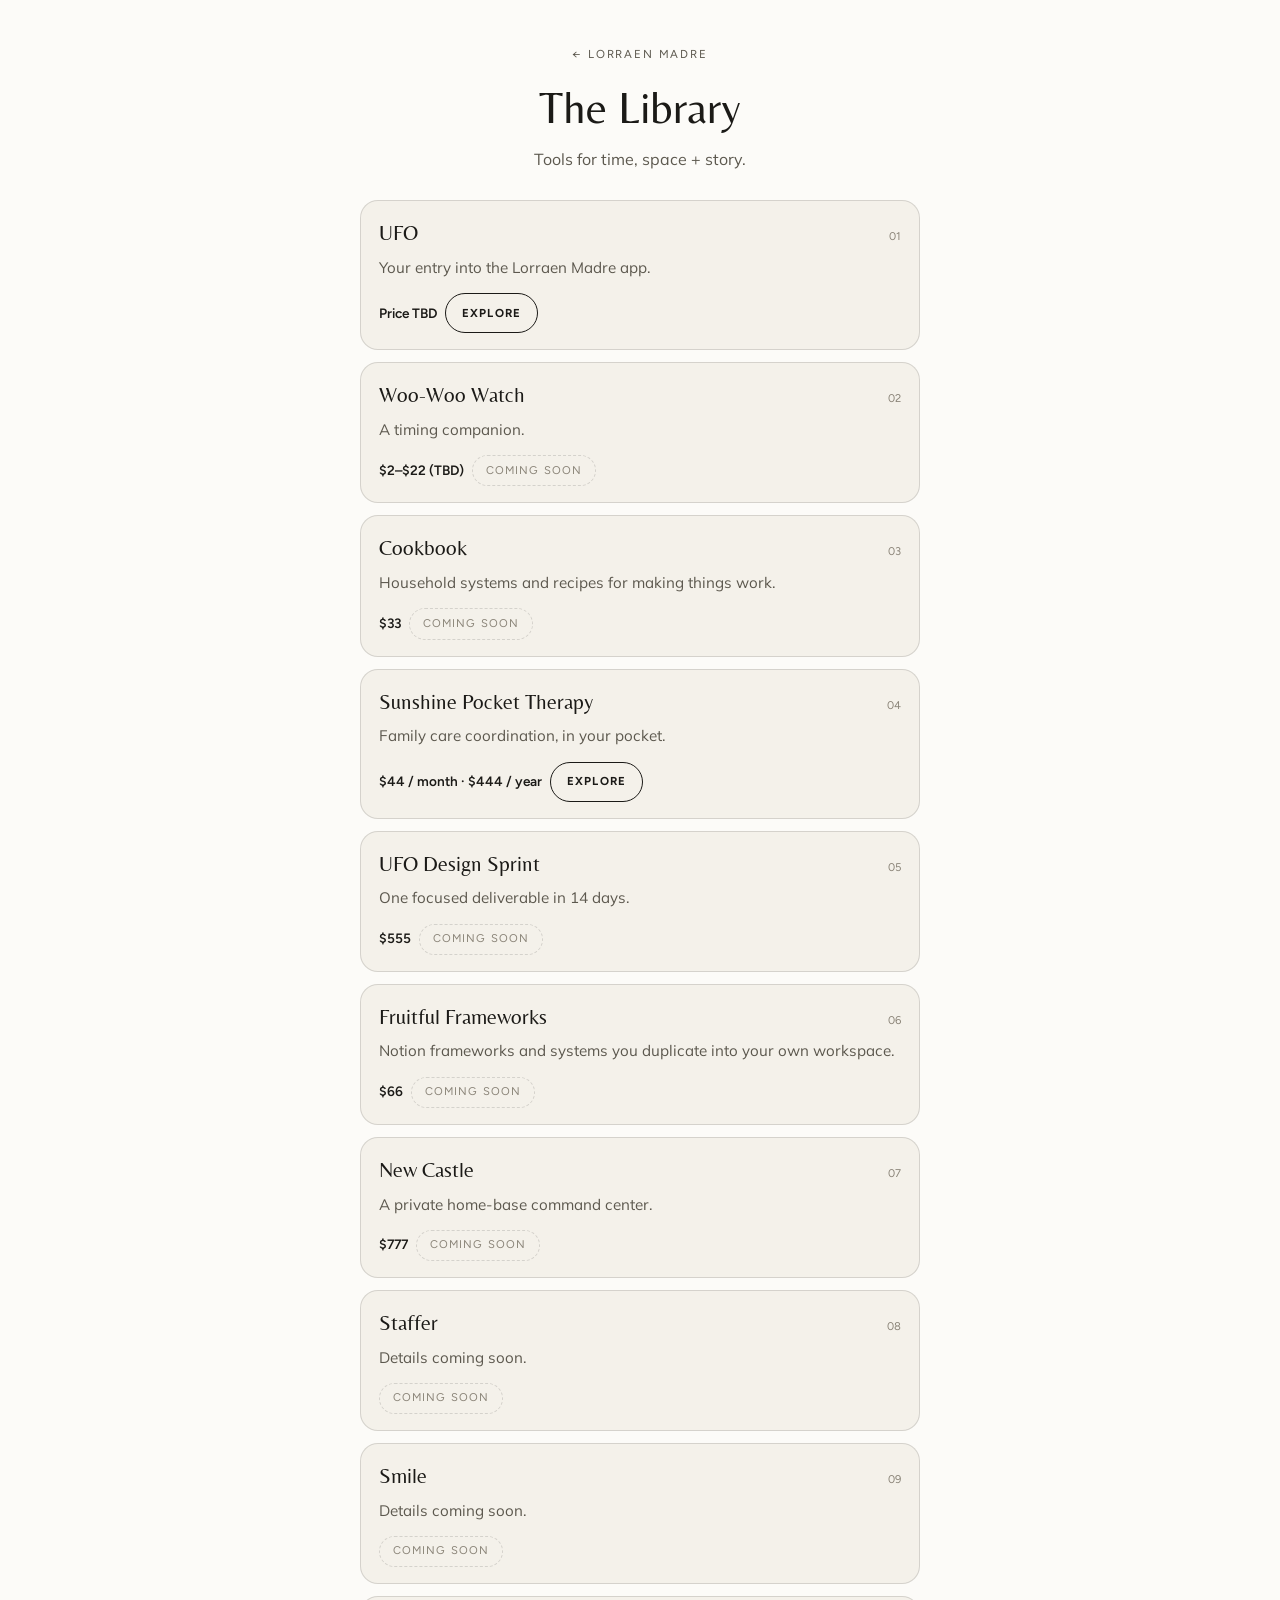
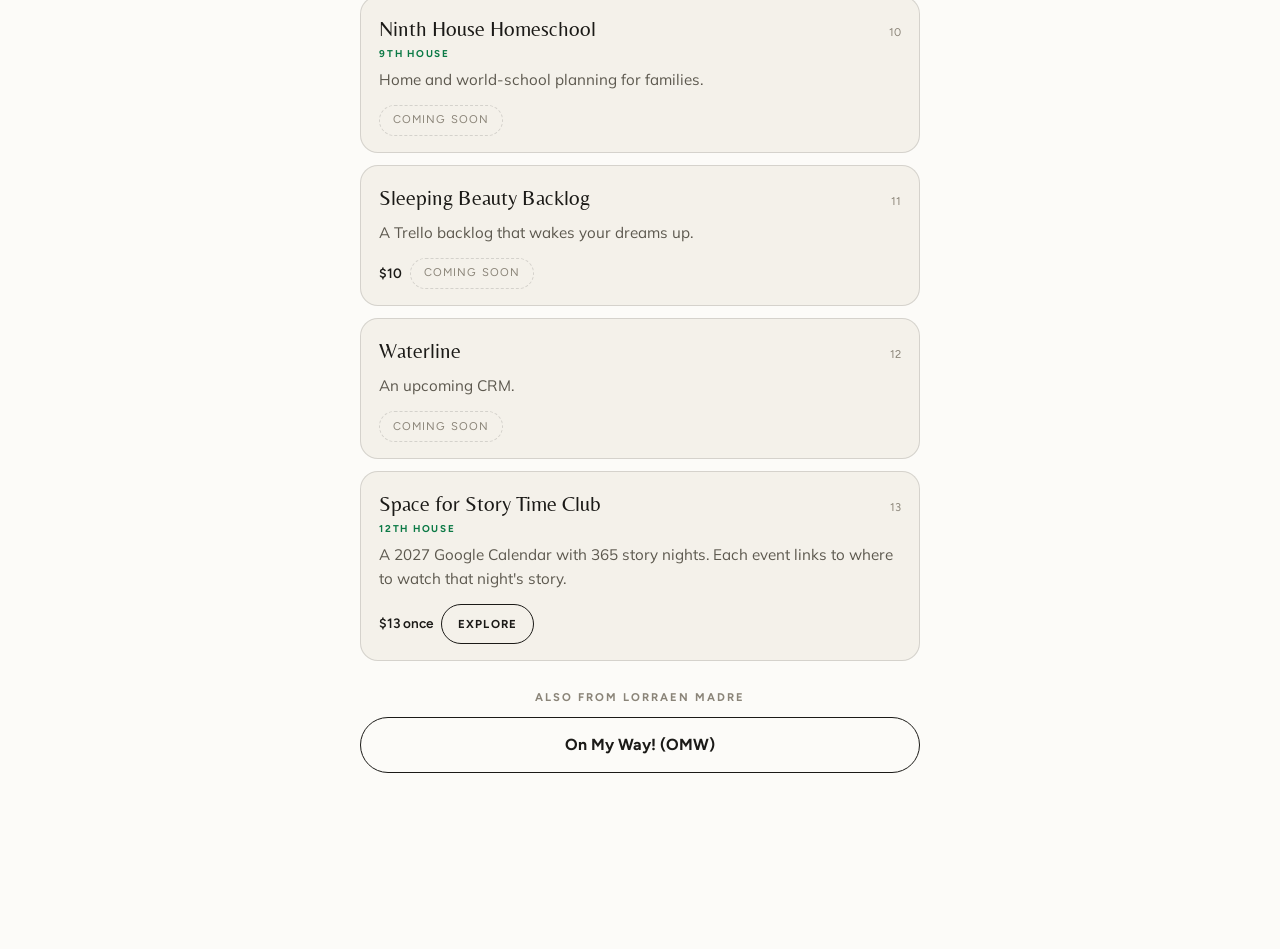
==== library/index.html @ 1278ce01 "Design/Work/Play CTAs, Lorraen Madre Library with product registry + Stripe checkout, shared Work fo" ====
<!doctype html>
<html lang="en">
<meta charset="utf-8">
<title>Lorraen Madre Library</title>
<meta name="viewport" content="width=device-width, initial-scale=1">
<meta name="description" content="The Lorraen Madre Library — tools, calendars, frameworks and sprints for making wishes real.">
<link rel="canonical" href="https://www.lorraenmadre.com/library/">
<meta name="theme-color" content="#181713">
<link rel="icon" href="/favicon.svg" type="image/svg+xml">
<link rel="preconnect" href="https://fonts.googleapis.com">
<link rel="preconnect" href="https://fonts.gstatic.com" crossorigin>
<link rel="stylesheet" href="https://fonts.googleapis.com/css2?family=Belleza&family=Figtree:wght@400;500;600;700&family=Mulish:wght@400;500;600;700&display=swap">
<style>
:root{
  --paper:#FCFBF8;--panel:#F4F1EA;--ink:#1B1A17;--ink-2:#5C584E;--ink-3:#8A8478;
  --line:rgba(27,26,23,.14);--gold:#D6A441;--gold-deep:#6E4E15;--gold-soft:#F0E2C4;--spirit:#0C7A46;
  --display:"Belleza","Optima","Gill Sans",sans-serif;
  --sub:"Figtree",-apple-system,BlinkMacSystemFont,"Segoe UI",sans-serif;
  --sans:"Mulish",-apple-system,BlinkMacSystemFont,"Segoe UI",sans-serif;
}
@media (prefers-color-scheme:dark){
  :root:not([data-theme="light"]){
    --paper:#151410;--panel:#1D1B16;--ink:#F1EDE3;--ink-2:#ABA491;--ink-3:#847D6C;
    --line:rgba(241,237,227,.16);--gold:#E1B45C;--gold-deep:#F0DBA9;--gold-soft:#3A2E14;--spirit:#43C98A;
  }
}
:root[data-theme="dark"]{
  --paper:#151410;--panel:#1D1B16;--ink:#F1EDE3;--ink-2:#ABA491;--ink-3:#847D6C;
  --line:rgba(241,237,227,.16);--gold:#E1B45C;--gold-deep:#F0DBA9;--gold-soft:#3A2E14;--spirit:#43C98A;
}
*{box-sizing:border-box}
body{margin:0;background:var(--paper);color:var(--ink);font-family:var(--sans);line-height:1.6;-webkit-font-smoothing:antialiased}
a{color:inherit}
:focus-visible{outline:2.5px solid var(--gold);outline-offset:3px;border-radius:4px}
.wrap{width:min(560px,100% - 32px);margin:0 auto;padding:40px 0 120px}
.top{text-align:center;margin-bottom:28px}
.top a.home{font-family:var(--sub);font-size:.72rem;letter-spacing:.16em;text-transform:uppercase;color:var(--ink-2);text-decoration:none}
h1{font-family:var(--display);font-weight:400;font-size:clamp(2rem,8vw,2.8rem);margin:.4rem 0 .2rem}
.top p{color:var(--ink-2);margin:0}
.list{list-style:none;margin:0;padding:0;display:grid;gap:12px}
.card{background:var(--panel);border:1px solid var(--line);border-radius:18px;padding:16px 18px;scroll-margin-top:16px}
.card:target{border-color:var(--gold);box-shadow:0 0 0 2px var(--gold-soft)}
.row{display:flex;align-items:baseline;justify-content:space-between;gap:12px}
.card h2{font-family:var(--display);font-weight:400;font-size:1.3rem;margin:0}
.house{font-family:var(--sub);font-weight:700;font-size:.62rem;letter-spacing:.18em;text-transform:uppercase;color:var(--spirit)}
.num{font-family:var(--sub);font-size:.7rem;color:var(--ink-3)}
.desc{color:var(--ink-2);margin:.35rem 0 .8rem;font-size:.95rem}
.actions{display:flex;flex-wrap:wrap;gap:8px;align-items:center}
.btn{display:inline-flex;align-items:center;gap:.4rem;min-height:40px;padding:.5rem 1rem;border-radius:999px;border:1.5px solid var(--ink);
  background:transparent;color:var(--ink);font-family:var(--sub);font-weight:700;font-size:.72rem;letter-spacing:.1em;text-transform:uppercase;text-decoration:none;cursor:pointer}
.btn.gold{background:var(--gold);border-color:var(--gold);color:var(--gold-deep)}
.btn[aria-pressed="true"]{background:var(--ink);color:var(--paper)}
.tag{font-family:var(--sub);font-size:.7rem;letter-spacing:.1em;text-transform:uppercase;color:var(--ink-3);border:1px dashed var(--line);border-radius:999px;padding:.35rem .8rem}
.price{font-family:var(--sub);font-weight:600;font-size:.85rem}
.links{margin-top:28px}
.links h3{font-family:var(--sub);font-size:.7rem;letter-spacing:.18em;text-transform:uppercase;color:var(--ink-3);text-align:center;margin:0 0 10px;font-weight:700}
.link{display:block;text-align:center;padding:14px;border-radius:999px;border:1.5px solid var(--ink);text-decoration:none;font-family:var(--sub);font-weight:700}
.cart{position:fixed;left:0;right:0;bottom:0;background:var(--ink);color:var(--paper);padding:12px 16px;display:none}
.cart.on{display:block}
.cart .inner{width:min(560px,100%);margin:0 auto;display:flex;justify-content:space-between;align-items:center;gap:12px}
.cart .btn{border-color:var(--gold);background:var(--gold);color:var(--gold-deep)}
.msg{text-align:center;color:var(--ink-2);margin-top:16px;min-height:1.5em}
</style>

<div class="wrap">
  <header class="top">
    <a class="home" href="/">&larr; Lorraen Madre</a>
    <h1>The Library</h1>
    <p>Tools for time, space + story.</p>
  </header>

  <ol class="list" id="list" aria-label="Library products"></ol>
  <noscript><p class="msg">Turn on JavaScript to browse the Library.</p></noscript>

  <section class="links" id="links" aria-label="More destinations" hidden>
    <h3>Also from Lorraen Madre</h3>
    <div id="links-list"></div>
  </section>
  <p class="msg" id="msg" role="status" aria-live="polite"></p>
</div>

<div class="cart" id="cart" role="region" aria-label="Your selection">
  <div class="inner">
    <span id="cart-text">0 items</span>
    <button class="btn" id="checkout" type="button">Checkout</button>
  </div>
</div>

<script>
(async function(){
  const list = document.getElementById("list");
  const msg = document.getElementById("msg");
  let data;
  try{ data = await (await fetch("/library/products.json", {cache:"no-cache"})).json(); }
  catch(e){ msg.textContent = "The Library couldn't load. Please refresh."; return; }

  const esc = s => String(s||"").replace(/[&<>"']/g, c => ({"&":"&amp;","<":"&lt;",">":"&gt;",'"':"&quot;","'":"&#39;"}[c]));
  const cart = new Map(); // key: product.id|priceIndex -> {price, product}

  const visible = data.products
    .filter(p => p.availability !== "unpublished")
    .sort((a,b) => a.display_order - b.display_order);

  visible.forEach((p,i) => {
    const li = document.createElement("li");
    li.className = "card"; li.id = p.id;
    const buyable = (p.prices||[]).filter(pr => pr.stripe_price_id || pr.checkout_url);
    let actions = "";
    if (buyable.length){
      (p.prices||[]).forEach((pr,idx) => {
        if (pr.stripe_price_id){
          actions += `<button class="btn gold" type="button" aria-pressed="false" data-key="${esc(p.id)}|${idx}">Add ${esc(pr.label)}</button>`;
        } else if (pr.checkout_url){
          actions += `<a class="btn gold" href="${esc(pr.checkout_url)}">Buy ${esc(pr.label)}</a>`;
        }
      });
    } else {
      const priceText = (p.prices||[]).map(pr => pr.label).join(" · ");
      if (priceText) actions += `<span class="price">${esc(priceText)}</span>`;
    }
    if (p.destination){
      const ext = /^https?:/.test(p.destination);
      actions += `<a class="btn" href="${esc(p.destination)}"${ext?' target="_blank" rel="noreferrer"':''}>Explore</a>`;
    }
    if (!buyable.length && !p.destination) actions += `<span class="tag">Coming soon</span>`;
    else if (!buyable.length && p.availability === "coming_soon") actions += `<span class="tag">Coming soon</span>`;

    li.innerHTML = `
      <div class="row"><h2>${esc(p.title)}</h2><span class="num">${String(i+1).padStart(2,"0")}</span></div>
      ${p.house ? `<div class="house">${esc(p.house)}</div>` : ""}
      <p class="desc">${esc(p.short_description)}</p>
      <div class="actions">${actions}</div>`;
    list.appendChild(li);
  });

  // external linked destinations (e.g. OMW) — outside the numbered order
  const links = (data.links||[]).filter(l => l.published && l.url);
  if (links.length){
    document.getElementById("links").hidden = false;
    document.getElementById("links-list").innerHTML = links.map(l =>
      `<a class="link" href="${esc(l.url)}" target="_blank" rel="noreferrer">${esc(l.title)}</a>`).join("");
  }

  // honor #anchor after async render
  if (location.hash){ const t = document.getElementById(location.hash.slice(1)); if (t) t.scrollIntoView(); }

  // multi-item cart (only for prices that carry a stripe_price_id)
  const cartEl = document.getElementById("cart"), cartText = document.getElementById("cart-text");
  const sync = () => {
    cartEl.classList.toggle("on", cart.size > 0);
    cartText.textContent = cart.size + (cart.size === 1 ? " item" : " items");
  };
  list.addEventListener("click", e => {
    const b = e.target.closest("button[data-key]"); if (!b) return;
    const key = b.dataset.key;
    if (cart.has(key)){ cart.delete(key); b.setAttribute("aria-pressed","false"); }
    else {
      // one billing choice per product (e.g. monthly OR yearly)
      const pid = key.split("|")[0];
      [...cart.keys()].filter(k => k.split("|")[0] === pid).forEach(k => {
        cart.delete(k); const o = list.querySelector(`[data-key="${CSS.escape(k)}"]`); if (o) o.setAttribute("aria-pressed","false");
      });
      cart.set(key, true); b.setAttribute("aria-pressed","true");
    }
    sync();
  });
  document.getElementById("checkout").addEventListener("click", async () => {
    const btn = document.getElementById("checkout");
    btn.disabled = true; msg.textContent = "Opening secure checkout…";
    try{
      const items = [...cart.keys()].map(k => { const [id, idx] = k.split("|"); return { id, price_index: +idx }; });
      const r = await fetch("/api/checkout", { method:"POST", headers:{ "Content-Type":"application/json" }, body: JSON.stringify({ items }) });
      const j = await r.json();
      if (!r.ok || !j.url) throw new Error(j.error || "Checkout unavailable");
      location.href = j.url;
    }catch(err){
      btn.disabled = false; msg.textContent = "Checkout isn't available right now. Please try again shortly.";
    }
  });
})();
</script>
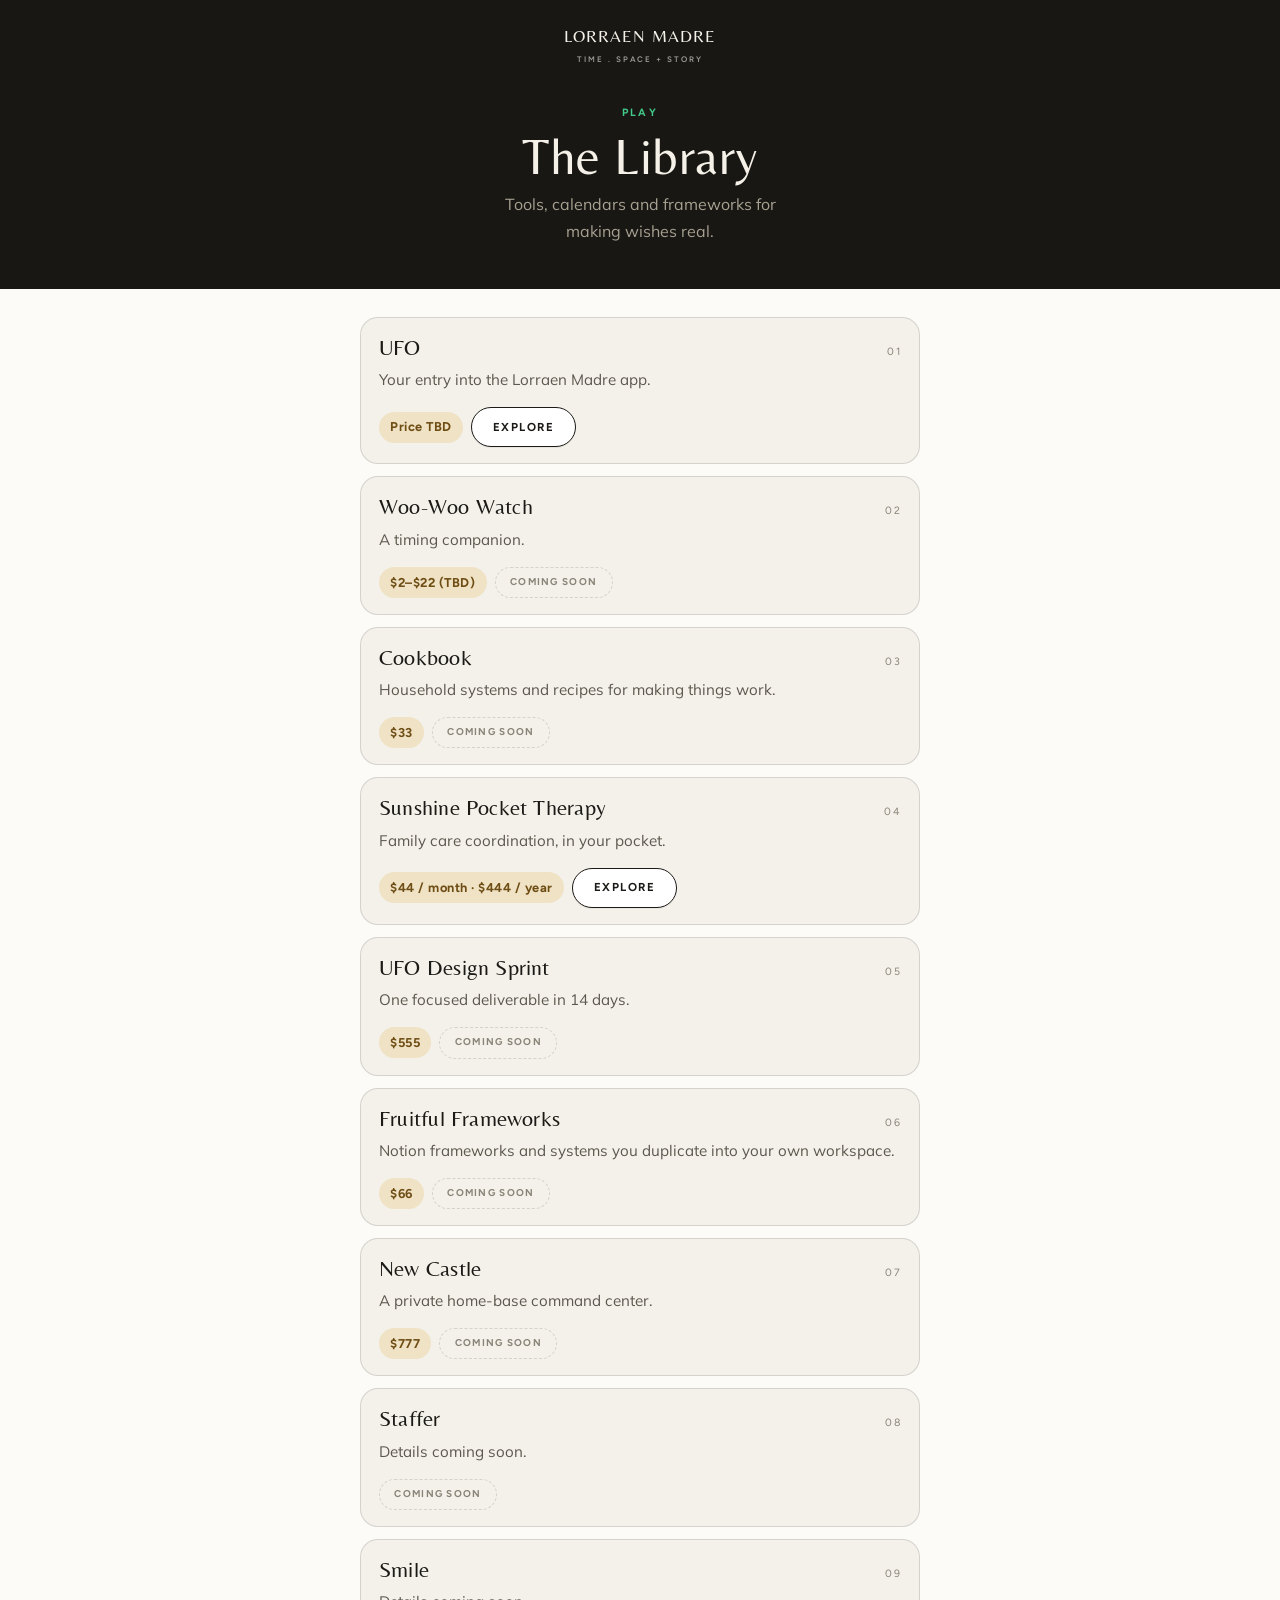
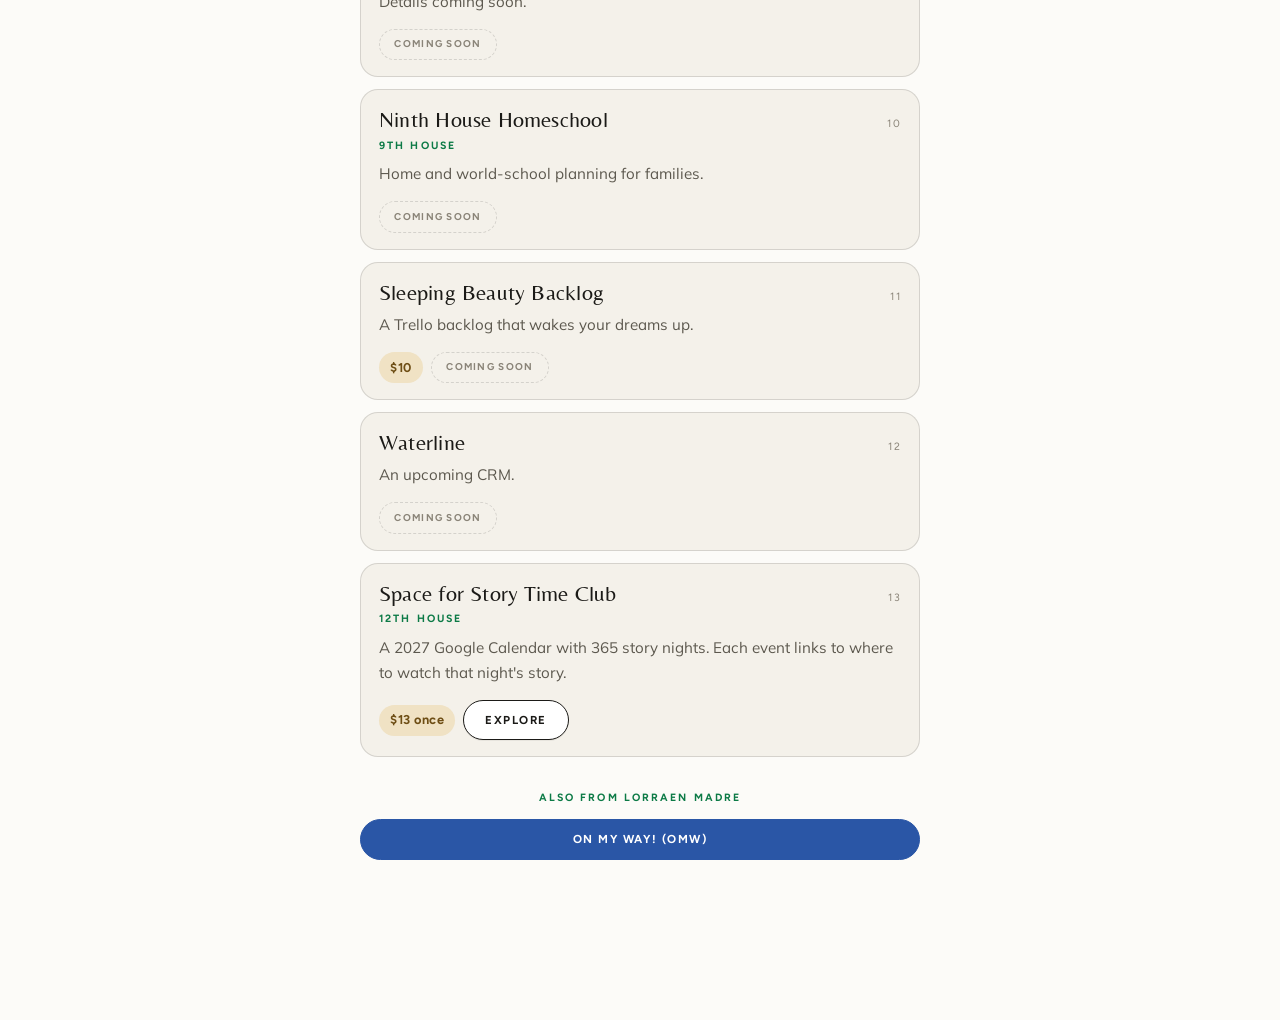
==== commit 2f196938: "Share brand.css between homepage and Library; restyle Library with homepage wordmark, night header, " ====
--- a/library/index.html
+++ b/library/index.html
@@ -9,71 +9,54 @@
 <link rel="icon" href="/favicon.svg" type="image/svg+xml">
 <link rel="preconnect" href="https://fonts.googleapis.com">
 <link rel="preconnect" href="https://fonts.gstatic.com" crossorigin>
-<link rel="stylesheet" href="https://fonts.googleapis.com/css2?family=Belleza&family=Figtree:wght@400;500;600;700&family=Mulish:wght@400;500;600;700&display=swap">
+<link rel="stylesheet" href="https://fonts.googleapis.com/css2?family=Belleza&family=Figtree:wght@400;500;600;700&family=Mulish:wght@400;500;600;700&family=Noto+Sans+Symbols+2&display=swap">
+<link rel="stylesheet" href="/brand.css">
 <style>
-:root{
-  --paper:#FCFBF8;--panel:#F4F1EA;--ink:#1B1A17;--ink-2:#5C584E;--ink-3:#8A8478;
-  --line:rgba(27,26,23,.14);--gold:#D6A441;--gold-deep:#6E4E15;--gold-soft:#F0E2C4;--spirit:#0C7A46;
-  --display:"Belleza","Optima","Gill Sans",sans-serif;
-  --sub:"Figtree",-apple-system,BlinkMacSystemFont,"Segoe UI",sans-serif;
-  --sans:"Mulish",-apple-system,BlinkMacSystemFont,"Segoe UI",sans-serif;
-}
-@media (prefers-color-scheme:dark){
-  :root:not([data-theme="light"]){
-    --paper:#151410;--panel:#1D1B16;--ink:#F1EDE3;--ink-2:#ABA491;--ink-3:#847D6C;
-    --line:rgba(241,237,227,.16);--gold:#E1B45C;--gold-deep:#F0DBA9;--gold-soft:#3A2E14;--spirit:#43C98A;
-  }
-}
-:root[data-theme="dark"]{
-  --paper:#151410;--panel:#1D1B16;--ink:#F1EDE3;--ink-2:#ABA491;--ink-3:#847D6C;
-  --line:rgba(241,237,227,.16);--gold:#E1B45C;--gold-deep:#F0DBA9;--gold-soft:#3A2E14;--spirit:#43C98A;
-}
-*{box-sizing:border-box}
-body{margin:0;background:var(--paper);color:var(--ink);font-family:var(--sans);line-height:1.6;-webkit-font-smoothing:antialiased}
-a{color:inherit}
-:focus-visible{outline:2.5px solid var(--gold);outline-offset:3px;border-radius:4px}
-.wrap{width:min(560px,100% - 32px);margin:0 auto;padding:40px 0 120px}
-.top{text-align:center;margin-bottom:28px}
-.top a.home{font-family:var(--sub);font-size:.72rem;letter-spacing:.16em;text-transform:uppercase;color:var(--ink-2);text-decoration:none}
-h1{font-family:var(--display);font-weight:400;font-size:clamp(2rem,8vw,2.8rem);margin:.4rem 0 .2rem}
-.top p{color:var(--ink-2);margin:0}
+/* Library-only layout. Colors, fonts and .pill come from /brand.css (same as homepage). */
+.lib-head{background:var(--night);color:var(--night-ink);padding:22px 16px 44px;text-align:center}
+.lib-head .mark{display:inline-block;font-family:var(--display);font-size:1.05rem;letter-spacing:.06em;text-transform:uppercase;color:var(--night-ink)}
+.lib-head .mark span{display:block;font-family:var(--sub);font-weight:600;font-size:.5rem;letter-spacing:.24em;opacity:.62;margin-top:3px}
+.lib-head .eyebrow{display:block;margin-top:34px;color:#43C98A}
+.lib-head h1{font-size:clamp(2.2rem,9vw,3.2rem);margin:.35rem 0 .4rem}
+.lib-head p{color:var(--night-ink-2);max-width:32ch;margin:0 auto}
+.wrap.lib{width:min(560px,100% - 32px);padding:28px 0 120px}
 .list{list-style:none;margin:0;padding:0;display:grid;gap:12px}
-.card{background:var(--panel);border:1px solid var(--line);border-radius:18px;padding:16px 18px;scroll-margin-top:16px}
+.card{background:var(--panel);border:1px solid var(--line);border-radius:18px;padding:18px 18px 16px;scroll-margin-top:16px}
 .card:target{border-color:var(--gold);box-shadow:0 0 0 2px var(--gold-soft)}
 .row{display:flex;align-items:baseline;justify-content:space-between;gap:12px}
-.card h2{font-family:var(--display);font-weight:400;font-size:1.3rem;margin:0}
-.house{font-family:var(--sub);font-weight:700;font-size:.62rem;letter-spacing:.18em;text-transform:uppercase;color:var(--spirit)}
-.num{font-family:var(--sub);font-size:.7rem;color:var(--ink-3)}
-.desc{color:var(--ink-2);margin:.35rem 0 .8rem;font-size:.95rem}
+.card h2{font-size:1.35rem}
+.num{font-family:var(--sub);font-size:.66rem;letter-spacing:.14em;color:var(--ink-3)}
+.card .eyebrow{display:block;margin-top:4px}
+.desc{color:var(--ink-2);margin:.4rem 0 .9rem;font-size:.95rem}
 .actions{display:flex;flex-wrap:wrap;gap:8px;align-items:center}
-.btn{display:inline-flex;align-items:center;gap:.4rem;min-height:40px;padding:.5rem 1rem;border-radius:999px;border:1.5px solid var(--ink);
-  background:transparent;color:var(--ink);font-family:var(--sub);font-weight:700;font-size:.72rem;letter-spacing:.1em;text-transform:uppercase;text-decoration:none;cursor:pointer}
-.btn.gold{background:var(--gold);border-color:var(--gold);color:var(--gold-deep)}
-.btn[aria-pressed="true"]{background:var(--ink);color:var(--paper)}
-.tag{font-family:var(--sub);font-size:.7rem;letter-spacing:.1em;text-transform:uppercase;color:var(--ink-3);border:1px dashed var(--line);border-radius:999px;padding:.35rem .8rem}
-.price{font-family:var(--sub);font-weight:600;font-size:.85rem}
-.links{margin-top:28px}
-.links h3{font-family:var(--sub);font-size:.7rem;letter-spacing:.18em;text-transform:uppercase;color:var(--ink-3);text-align:center;margin:0 0 10px;font-weight:700}
-.link{display:block;text-align:center;padding:14px;border-radius:999px;border:1.5px solid var(--ink);text-decoration:none;font-family:var(--sub);font-weight:700}
-.cart{position:fixed;left:0;right:0;bottom:0;background:var(--ink);color:var(--paper);padding:12px 16px;display:none}
+.actions .pill{min-height:40px}
+.pill[aria-pressed="true"]{background:var(--ink);border-color:var(--ink);color:var(--paper)}
+.price{font-family:var(--sub);font-weight:700;font-size:.8rem;letter-spacing:.04em}
+.price.gold{color:var(--gold-deep);background:var(--gold-soft);border-radius:999px;padding:.3rem .7rem}
+.tag{font-family:var(--sub);font-weight:700;font-size:.62rem;letter-spacing:.13em;text-transform:uppercase;color:var(--ink-3);border:1.5px dashed var(--line);border-radius:999px;padding:.4rem .9rem}
+.links{margin-top:32px;text-align:center}
+.links .eyebrow{display:block;margin-bottom:12px}
+.links .pill{width:100%;justify-content:center}
+.cart{position:fixed;left:0;right:0;bottom:0;background:var(--night);color:var(--night-ink);padding:12px 16px;display:none}
 .cart.on{display:block}
-.cart .inner{width:min(560px,100%);margin:0 auto;display:flex;justify-content:space-between;align-items:center;gap:12px}
-.cart .btn{border-color:var(--gold);background:var(--gold);color:var(--gold-deep)}
+.cart .inner{width:min(560px,100%);margin:0 auto;display:flex;justify-content:space-between;align-items:center;gap:12px;font-family:var(--sub);font-weight:600}
 .msg{text-align:center;color:var(--ink-2);margin-top:16px;min-height:1.5em}
 </style>
 
-<div class="wrap">
-  <header class="top">
-    <a class="home" href="/">&larr; Lorraen Madre</a>
-    <h1>The Library</h1>
-    <p>Tools for time, space + story.</p>
-  </header>
+<header class="lib-head">
+  <a href="/" class="mark" aria-label="Lorraen Madre home">Lorraen&nbsp;Madre<span>Time . space + Story</span></a>
+  <span class="eyebrow">Play</span>
+  <h1>The Library</h1>
+  <p>Tools, calendars and frameworks for making wishes real.</p>
+</header>
+
+<div class="wrap lib">
 
   <ol class="list" id="list" aria-label="Library products"></ol>
   <noscript><p class="msg">Turn on JavaScript to browse the Library.</p></noscript>
 
   <section class="links" id="links" aria-label="More destinations" hidden>
-    <h3>Also from Lorraen Madre</h3>
+    <span class="eyebrow">Also from Lorraen Madre</span>
     <div id="links-list"></div>
   </section>
   <p class="msg" id="msg" role="status" aria-live="polite"></p>
@@ -82,7 +65,7 @@
 <div class="cart" id="cart" role="region" aria-label="Your selection">
   <div class="inner">
     <span id="cart-text">0 items</span>
-    <button class="btn" id="checkout" type="button">Checkout</button>
+    <button class="pill solid" id="checkout" type="button">Checkout</button>
   </div>
 </div>
 
@@ -109,25 +92,25 @@
     if (buyable.length){
       (p.prices||[]).forEach((pr,idx) => {
         if (pr.stripe_price_id){
-          actions += `<button class="btn gold" type="button" aria-pressed="false" data-key="${esc(p.id)}|${idx}">Add ${esc(pr.label)}</button>`;
+          actions += `<button class="pill solid" type="button" aria-pressed="false" data-key="${esc(p.id)}|${idx}">Add ${esc(pr.label)}</button>`;
         } else if (pr.checkout_url){
-          actions += `<a class="btn gold" href="${esc(pr.checkout_url)}">Buy ${esc(pr.label)}</a>`;
+          actions += `<a class="pill solid" href="${esc(pr.checkout_url)}">Buy ${esc(pr.label)}</a>`;
         }
       });
     } else {
       const priceText = (p.prices||[]).map(pr => pr.label).join(" · ");
-      if (priceText) actions += `<span class="price">${esc(priceText)}</span>`;
+      if (priceText) actions += `<span class="price gold">${esc(priceText)}</span>`;
     }
     if (p.destination){
       const ext = /^https?:/.test(p.destination);
-      actions += `<a class="btn" href="${esc(p.destination)}"${ext?' target="_blank" rel="noreferrer"':''}>Explore</a>`;
+      actions += `<a class="pill design" href="${esc(p.destination)}"${ext?' target="_blank" rel="noreferrer"':''}>Explore</a>`;
     }
     if (!buyable.length && !p.destination) actions += `<span class="tag">Coming soon</span>`;
     else if (!buyable.length && p.availability === "coming_soon") actions += `<span class="tag">Coming soon</span>`;
 
     li.innerHTML = `
       <div class="row"><h2>${esc(p.title)}</h2><span class="num">${String(i+1).padStart(2,"0")}</span></div>
-      ${p.house ? `<div class="house">${esc(p.house)}</div>` : ""}
+      ${p.house ? `<span class="eyebrow">${esc(p.house)}</span>` : ""}
       <p class="desc">${esc(p.short_description)}</p>
       <div class="actions">${actions}</div>`;
     list.appendChild(li);
@@ -138,7 +121,7 @@
   if (links.length){
     document.getElementById("links").hidden = false;
     document.getElementById("links-list").innerHTML = links.map(l =>
-      `<a class="link" href="${esc(l.url)}" target="_blank" rel="noreferrer">${esc(l.title)}</a>`).join("");
+      `<a class="pill watch" href="${esc(l.url)}" target="_blank" rel="noreferrer">${esc(l.title)}</a>`).join("");
   }
 
   // honor #anchor after async render
--- a/brand.css
+++ b/brand.css
@@ -0,0 +1,102 @@
+/* ============================================================
+   LORRAEN MADRE — shared brand stylesheet
+   Used by / (homepage) and /library/. Edit brand tokens HERE only.
+   Display: Belleza · Subheads/labels: Figtree · Body: Mulish
+   ============================================================ */
+:root{
+  --paper:#FCFBF8;
+  --panel:#F4F1EA;
+  --panel-2:#ECE7DC;
+  --ink:#1B1A17;
+  --ink-2:#5C584E;
+  --ink-3:#8A8478;
+  --line:rgba(27,26,23,.14);
+  --line-2:rgba(27,26,23,.08);
+  --night:#181713;
+  --night-ink:#F5F1E8;
+  --night-ink-2:#A8A192;
+  --night-line:rgba(245,241,232,.15);
+
+  --gold:#D6A441;
+  --gold-deep:#6E4E15;
+  --gold-soft:#F0E2C4;
+  --spirit:#0C7A46;
+  --red:#C4382E;
+  --blue:#2A56A6;
+
+  --display:"Belleza","Optima","Gill Sans",sans-serif;
+  --sub:"Figtree",-apple-system,BlinkMacSystemFont,"Segoe UI",sans-serif;
+  --sans:"Mulish",-apple-system,BlinkMacSystemFont,"Segoe UI",sans-serif;
+  --glyph:"Noto Sans Symbols 2","Segoe UI Symbol",var(--sans);
+
+  --measure:62ch;
+  --pad:clamp(1.25rem,5vw,5rem);
+}
+
+@media (prefers-color-scheme:dark){
+  :root:not([data-theme="light"]){
+    --paper:#151410;--panel:#1D1B16;--panel-2:#242118;
+    --ink:#F1EDE3;--ink-2:#ABA491;--ink-3:#847D6C;
+    --line:rgba(241,237,227,.16);--line-2:rgba(241,237,227,.08);
+    --night:#0E0D0A;--night-ink:#F1EDE3;--night-ink-2:#ABA491;--night-line:rgba(241,237,227,.14);
+    --gold:#E1B45C;--gold-deep:#F0DBA9;--gold-soft:#3A2E14;
+    --spirit:#43C98A;--red:#E1655B;--blue:#6E93D8;
+  }
+}
+:root[data-theme="dark"]{
+  --paper:#151410;--panel:#1D1B16;--panel-2:#242118;
+  --ink:#F1EDE3;--ink-2:#ABA491;--ink-3:#847D6C;
+  --line:rgba(241,237,227,.16);--line-2:rgba(241,237,227,.08);
+  --night:#0E0D0A;--night-ink:#F1EDE3;--night-ink-2:#ABA491;--night-line:rgba(241,237,227,.14);
+  --gold:#E1B45C;--gold-deep:#F0DBA9;--gold-soft:#3A2E14;
+  --spirit:#43C98A;--red:#E1655B;--blue:#6E93D8;
+}
+
+*{box-sizing:border-box}
+html{-webkit-text-size-adjust:100%;scroll-behavior:smooth;overflow-x:clip}
+@media (prefers-reduced-motion:reduce){html{scroll-behavior:auto}}
+body{
+  margin:0;background:var(--paper);color:var(--ink);
+  font-family:var(--sans);font-size:1rem;line-height:1.68;
+  -webkit-font-smoothing:antialiased;text-rendering:optimizeLegibility;overflow-x:hidden;
+}
+h1,h2,h3{font-family:var(--display);font-weight:400;line-height:1.12;margin:0;letter-spacing:.01em;text-wrap:balance}
+p{margin:0}
+a{color:inherit;text-decoration:none}
+svg{display:block}
+img{display:block;max-width:100%}
+::selection{background:rgba(214,164,65,.28)}
+:focus-visible{outline:2.5px solid var(--gold);outline-offset:3px;border-radius:2px}
+
+.skip{position:fixed;left:1rem;top:-100px;z-index:200;background:var(--ink);color:var(--paper);
+  padding:.7rem 1.1rem;border-radius:999px;font-family:var(--sub);font-size:.8rem;transition:top .2s}
+.skip:focus{top:1rem}
+
+.wrap{width:min(1180px,100% - (2 * var(--pad)));margin-inline:auto}
+.eyebrow{font-family:var(--sub);font-weight:700;font-size:.66rem;letter-spacing:.2em;text-transform:uppercase;color:var(--spirit)}
+
+/* ---------- pill ---------- */
+.pill{
+  --pc:var(--ink);
+  display:inline-flex;align-items:center;gap:.7rem;
+  padding:.6rem 1.3rem;border:1.5px solid var(--pc);border-radius:999px;
+  font-family:var(--sub);font-weight:700;font-size:.72rem;letter-spacing:.13em;text-transform:uppercase;
+  color:var(--pc);background:transparent;cursor:pointer;text-decoration:none;
+  transition:background .22s ease,color .22s ease,border-color .22s ease,transform .22s ease,box-shadow .22s ease;
+}
+.pill .star{width:.95rem;height:.95rem;flex:none}
+.pill .arw{width:1rem;height:1rem;flex:none;transition:transform .22s ease}
+.pill:hover{transform:translateY(-2px)}
+.pill:hover .arw{transform:translateX(4px)}
+.pill.solid{background:var(--gold);border-color:var(--gold);color:var(--gold-deep)}
+.pill.solid:hover{background:var(--gold-deep);border-color:var(--gold-deep);color:var(--gold)}
+.pill.ghost{--pc:var(--ink-2)}
+.pill.ghost:hover{--pc:var(--ink);border-color:var(--ink)}
+.sec.night .pill.ghost{--pc:var(--night-ink-2)}
+.sec.night .pill.ghost:hover{--pc:var(--night-ink);border-color:var(--night-ink)}
+.pill.design{background:#fff;border-color:var(--ink);color:#1B1A17;box-shadow:0 1px 0 rgba(27,26,23,.06)}
+.pill.design:hover{background:#1B1A17;border-color:#1B1A17;color:#fff}
+.pill.wish{background:var(--red);border-color:var(--red);color:#fff}
+.pill.wish:hover{filter:brightness(1.08)}
+.pill.watch{background:var(--blue);border-color:var(--blue);color:#fff}
+.pill.watch:hover{filter:brightness(1.1)}
